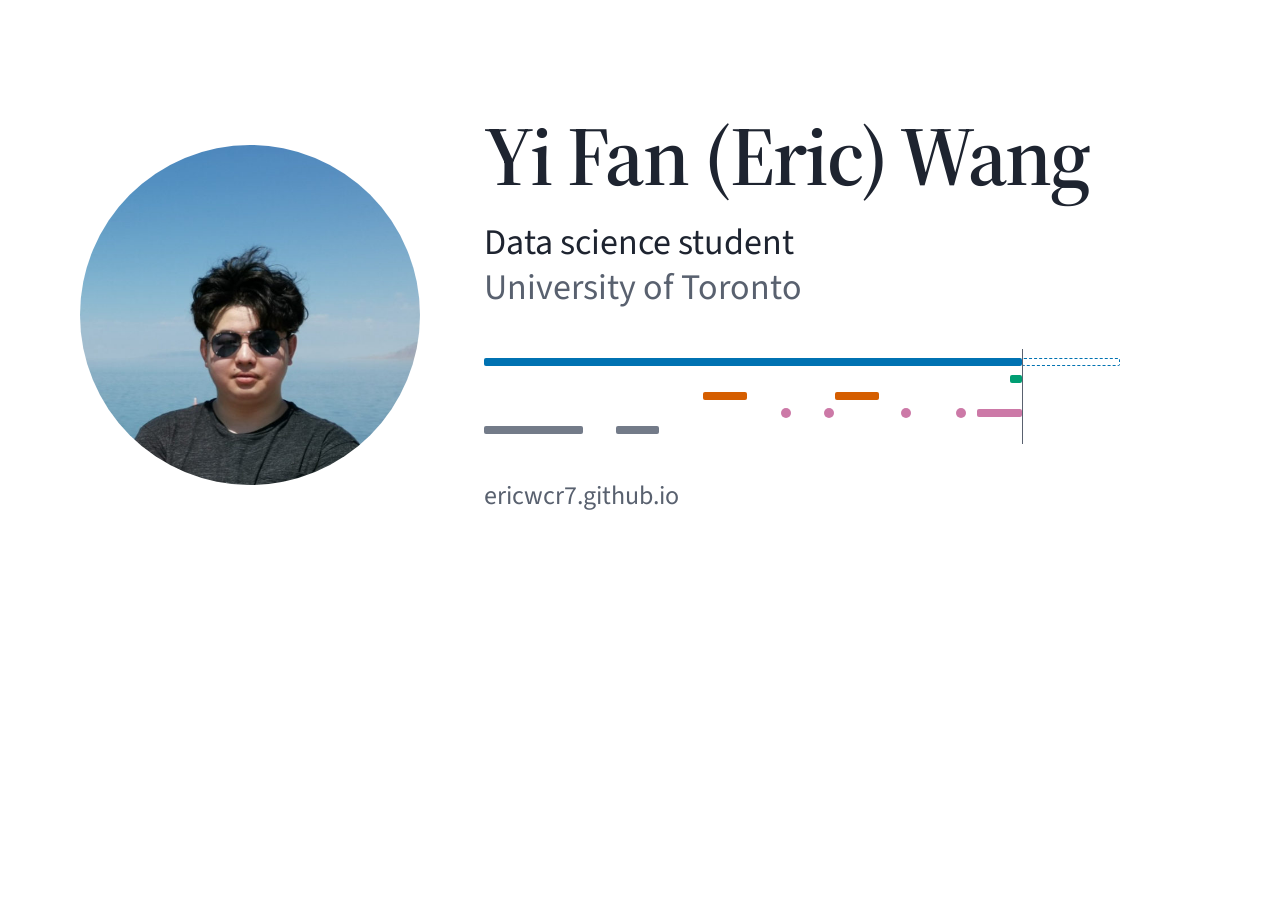
==== scripts/og-card.html @ 29fe4a48 "Build personal website for GitHub Pages Add a static single-page site with no build step and no Java" ====
<!doctype html>
<html lang="en">
<head>
  <meta charset="utf-8">
  <meta name="robots" content="noindex">
  <link rel="canonical" href="https://ericwcr7.github.io/">
  <title>Share image source</title>
  <!-- Source for assets/og-image.png. Capture at a 1200x630 viewport, device scale 1, light theme (see README). -->
  <link rel="stylesheet" href="https://fonts.googleapis.com/css2?family=Source+Sans+3:wght@400;600&amp;family=Source+Serif+4:opsz,wght@8..60,600&amp;display=swap">
  <link rel="stylesheet" href="../assets/site.css">
  <style>
    :root {
      color-scheme: light;
    }

    html,
    body {
      width: 1200px;
      height: 630px;
      overflow: hidden;
      background: var(--paper);
    }

    .card {
      display: grid;
      grid-template-columns: 340px minmax(0, 1fr);
      column-gap: 64px;
      align-items: center;
      height: 100%;
      padding: 0 80px;
    }

    .card .portrait {
      width: 340px;
    }

    .card h1 {
      font-family: var(--serif);
      font-size: 84px;
      font-weight: 600;
      line-height: 1;
      letter-spacing: -0.02em;
      white-space: nowrap;
    }

    .card .role {
      margin-top: 22px;
      font-size: 36px;
      line-height: 1.25;
    }

    .card .role span {
      display: block;
      color: var(--muted);
    }

    /* The site's timeline, condensed to one row per category. */
    .strip {
      position: relative;
      margin-top: 44px;
    }

    .strip .row {
      height: 17px;
    }

    .strip .tl-track {
      display: block;
      height: 100%;
    }

    .strip .tl-track::before {
      display: none;
    }

    .strip .tl-bar {
      height: 8px;
    }

    .strip .tl-dot {
      width: 10px;
      height: 10px;
    }

    .strip-asof {
      position: absolute;
      top: -5px;
      bottom: -5px;
      left: calc(var(--asof) / var(--span) * 100%);
      border-left: 1.5px solid var(--muted);
    }

    .card .url {
      margin-top: 36px;
      color: var(--muted);
      font-size: 26px;
    }
  </style>
</head>
<body>
  <main class="card">
    <img class="portrait" src="../assets/portrait.jpg" width="600" height="600" alt="">
    <div>
      <h1>Yi Fan (Eric) Wang</h1>
      <p class="role">Data science student<span>University of Toronto</span></p>
      <div class="strip" aria-hidden="true">
        <div class="row cat-study"><span class="tl-track"><span class="tl-bar" style="--start: 0; --end: var(--asof)"></span><span class="tl-bar is-expected" style="--start: var(--asof); --end: 58"></span></span></div>
        <div class="row cat-research"><span class="tl-track"><span class="tl-bar is-ongoing" style="--start: 48"></span></span></div>
        <div class="row cat-work"><span class="tl-track"><span class="tl-bar" style="--start: 20; --end: 24"></span><span class="tl-bar" style="--start: 32; --end: 36"></span></span></div>
        <div class="row cat-projects"><span class="tl-track"><span class="tl-dot" style="--at: 27.5"></span><span class="tl-dot" style="--at: 31.5"></span><span class="tl-dot" style="--at: 38.5"></span><span class="tl-dot" style="--at: 43.5"></span><span class="tl-bar is-ongoing" style="--start: 45"></span></span></div>
        <div class="row cat-activities"><span class="tl-track"><span class="tl-bar" style="--start: 0; --end: 9"></span><span class="tl-bar" style="--start: 12; --end: 16"></span></span></div>
        <span class="strip-asof"></span>
      </div>
      <p class="url">ericwcr7.github.io</p>
    </div>
  </main>
</body>
</html>
---- assets/site.css ----
/*
  Yi Fan (Eric) Wang, personal site.
  Color encodes category only (study, research, work, projects, activities);
  everything else is ink on paper.
*/

/* Local fallbacks scaled to the web fonts' widths, so text does not reflow when they load. */
@font-face {
  font-family: "Source Sans 3 Fallback";
  src: local("Arial"), local("ArialMT");
  font-weight: 400;
  size-adjust: 92.9%;
}

@font-face {
  font-family: "Source Sans 3 Fallback";
  src: local("Arial Bold"), local("Arial-BoldMT");
  font-weight: 600 700;
  size-adjust: 89.1%;
}

@font-face {
  font-family: "Source Serif 4 Fallback";
  src: local("Georgia Bold"), local("Georgia-Bold");
  font-weight: 600 700;
  size-adjust: 79.2%;
}

:root {
  color-scheme: light dark;

  --paper: #ffffff;
  --ink: #1e2430;
  --muted: #59616f;
  --rule: #d5dae1;
  --grid: #e8ebef;

  --c-study: #0072b2;
  --c-research: #009e73;
  --c-work: #d55e00;
  --c-projects: #cc79a7;
  --c-activities: #737b89;

  --serif: "Source Serif 4", "Source Serif 4 Fallback", Georgia, "Times New Roman", serif;
  --sans: "Source Sans 3", "Source Sans 3 Fallback", system-ui, -apple-system, "Segoe UI", Roboto, Arial, sans-serif;

  --s-1: 0.25rem;
  --s-2: 0.5rem;
  --s-3: 0.75rem;
  --s-4: 1rem;
  --s-5: 1.5rem;
  --s-6: 2rem;
  --s-7: 3rem;
  --s-8: 4rem;
  --s-9: 6rem;

  --page: 72rem;
  --gutter: 1rem;
  --rail: 13rem; /* metadata rail, also the chart's label column */
  --gap: 2rem;
  --measure: 36rem; /* about 70 characters of body text */
  --header-h: 3.5rem;

  /* Chart axis: months since Sep 2022. --span ends with Jun 2027; --asof is Oct 3, 2026
     and must change together with the "Oct 2026" labels in index.html. */
  --span: 58;
  --asof: 49.1;
}

@media (prefers-color-scheme: dark) {
  :root {
    --paper: #161a21;
    --ink: #e6e9ef;
    --muted: #a3abb8;
    --rule: #2e3541;
    --grid: #232933;
    --c-study: #56b4e9;
    --c-activities: #6e7686;
  }
}

@media (min-width: 48rem) {
  :root {
    --gutter: 2rem;
  }
}

@media (max-width: 39.99rem) {
  :root {
    --rail: 7rem;
    --gap: 1rem;
  }
}

.cat-study { --cat: var(--c-study); }
.cat-research { --cat: var(--c-research); }
.cat-work { --cat: var(--c-work); }
.cat-projects { --cat: var(--c-projects); }
.cat-activities { --cat: var(--c-activities); }

/* Base */

*,
*::before,
*::after {
  box-sizing: border-box;
}

html {
  -webkit-text-size-adjust: 100%;
  text-size-adjust: 100%;
}

body {
  margin: 0;
  background: var(--paper);
  color: var(--ink);
  font-family: var(--sans);
  font-size: 1.125rem;
  line-height: 1.6;
  font-kerning: normal;
}

h1,
h2,
h3,
p,
ul,
dl,
dd,
figure {
  margin: 0;
}

h1,
h2,
h3 {
  text-wrap: balance;
}

p,
li,
dd {
  text-wrap: pretty;
}

ul {
  padding: 0;
}

[role="list"] {
  list-style: none;
}

a {
  color: inherit;
  text-decoration-line: underline;
  text-decoration-thickness: 1px;
  text-underline-offset: 0.2em;
  text-decoration-color: color-mix(in srgb, currentColor 45%, transparent);
}

a:hover {
  text-decoration-color: currentColor;
  text-decoration-thickness: 2px;
}

:focus-visible {
  outline: 2px solid var(--ink);
  outline-offset: 3px;
  border-radius: 2px;
}

main:focus {
  outline: none;
}

abbr[title] {
  text-decoration: underline dotted;
  text-underline-offset: 0.2em;
  cursor: help;
}

time {
  white-space: nowrap;
}

sub {
  position: relative;
  bottom: -0.25em;
  font-size: 0.7em;
  line-height: 0;
  vertical-align: baseline;
}

.nowrap {
  white-space: nowrap;
}

.sr-only {
  position: absolute;
  width: 1px;
  height: 1px;
  margin: -1px;
  padding: 0;
  overflow: hidden;
  clip-path: inset(50%);
  white-space: nowrap;
  border: 0;
}

.skip-link {
  position: absolute;
  top: var(--s-2);
  left: var(--gutter);
  z-index: 100;
  padding: var(--s-2) var(--s-4);
  background: var(--ink);
  color: var(--paper);
  font-weight: 600;
  text-decoration: none;
  translate: 0 -200%;
}

.skip-link:focus {
  translate: none;
}

.wrap {
  max-width: var(--page);
  margin-inline: auto;
  padding-inline: var(--gutter);
}

/* Header */

.site-header {
  background: var(--paper);
  border-bottom: 1px solid var(--rule);
}

.header-inner {
  display: flex;
  flex-wrap: wrap;
  align-items: center;
  justify-content: space-between;
  column-gap: var(--s-6);
  min-height: var(--header-h);
  padding-block: var(--s-2);
}

.site-name {
  font-family: var(--serif);
  font-size: 1.125rem;
  font-weight: 600;
  text-decoration: none;
}

.nav-list {
  display: flex;
  flex-wrap: wrap;
  column-gap: var(--s-5);
}

.nav-list a {
  display: inline-block;
  padding-block: var(--s-1);
  color: var(--muted);
  font-size: 1rem;
  text-decoration: none;
}

.nav-list a:hover {
  color: var(--ink);
  text-decoration: underline;
}

.nav-list li:last-child a {
  color: var(--ink);
  font-weight: 600;
}

/* 52rem: the header measures about 50rem on one line, so it only sticks when it cannot wrap. */
@media (min-width: 52rem) and (min-height: 36rem) {
  html {
    scroll-padding-top: calc(var(--header-h) + var(--s-4));
  }

  .site-header {
    position: sticky;
    top: 0;
    z-index: 10;
  }
}

/* Hero */

.hero {
  display: grid;
  grid-template-columns: var(--rail) minmax(0, 1fr);
  column-gap: var(--gap);
  align-items: center;
  padding-top: var(--s-7);
}

/* The portrait sits in the rail column, directly above the chart's labels, cropped as a circle. */
.portrait {
  display: block;
  width: 100%;
  height: auto;
  aspect-ratio: 1;
  object-fit: cover;
  border-radius: 50%;
  background: var(--grid);
}

.hero h1 {
  font-family: var(--serif);
  font-size: clamp(2.5rem, 1.5rem + 4.5vw, 4.5rem);
  font-weight: 600;
  line-height: 1.05;
  letter-spacing: -0.02em;
}

.lede {
  max-width: 36rem;
  margin-top: var(--s-4);
  font-size: clamp(1.125rem, 1rem + 0.5vw, 1.3125rem);
  line-height: 1.5;
}

.hero-links {
  display: flex;
  flex-wrap: wrap;
  gap: 0 var(--s-5);
  margin-top: var(--s-4);
}

.hero-links a {
  display: inline-block;
  padding-block: var(--s-1);
  font-weight: 600;
}

/* Timeline chart */

.timeline {
  margin-top: var(--s-6);
}

.tl-plot {
  position: relative;
  padding-block: 1.5rem 1.75rem;
}

.tl-rows {
  position: relative;
  z-index: 1;
}

.tl-rows a {
  display: grid;
  grid-template-columns: var(--rail) minmax(0, 1fr);
  column-gap: var(--gap);
  align-items: center;
  min-height: 1.75rem;
  padding-block: 0.125rem;
  text-decoration: none;
}

.tl-label {
  font-size: 0.9375rem;
  line-height: 1.3;
  text-wrap: balance;
  text-decoration-line: underline;
  text-decoration-thickness: 1px;
  text-underline-offset: 0.2em;
  text-decoration-color: color-mix(in srgb, currentColor 30%, transparent);
}

.tl-rows a:hover .tl-label,
.tl-rows a:focus-visible .tl-label {
  text-decoration-color: currentColor;
}

.tl-track {
  position: relative;
  align-self: stretch;
}

/* A faint guide per row, as in a dot plot, so the eye can travel from label to mark. */
.tl-track::before {
  content: "";
  position: absolute;
  top: 50%;
  right: 0;
  left: 0;
  border-top: 1px solid var(--grid);
}

.tl-bar,
.tl-dot {
  position: absolute;
  top: 50%;
  background: var(--cat);
  print-color-adjust: exact;
}

.tl-bar {
  left: calc(var(--start) / var(--span) * 100%);
  width: calc((var(--end) - var(--start)) / var(--span) * 100%);
  height: 0.625rem;
  border-radius: 2px;
  translate: 0 -50%;
}

.tl-bar.is-expected {
  background: none;
  border: 1.5px dashed var(--cat);
}

/* Ongoing bars end exactly at the "as of" line; a minimum width grows leftward. */
.tl-bar.is-ongoing {
  right: calc((var(--span) - var(--asof)) / var(--span) * 100%);
  left: auto;
  width: max(0.375rem, calc((var(--asof) - var(--start)) / var(--span) * 100%));
}

.tl-dot {
  left: calc(var(--at) / var(--span) * 100%);
  width: 0.75rem;
  height: 0.75rem;
  border-radius: 50%;
  translate: -50% -50%;
}

.tl-axis {
  position: absolute;
  inset: 0 0 0 calc(var(--rail) + var(--gap));
  z-index: 0;
  pointer-events: none;
}

.tl-year,
.tl-asof {
  position: absolute;
  bottom: 1.75rem;
  border-left: 1px solid var(--grid);
}

.tl-year {
  top: 1.5rem;
  left: calc(var(--at) / var(--span) * 100%);
}

.tl-asof {
  top: 1.25rem;
  left: calc(var(--asof) / var(--span) * 100%);
  border-left-color: var(--muted);
}

.tl-year > span,
.tl-asof > span {
  position: absolute;
  color: var(--muted);
  font-size: 0.875rem;
  font-variant-numeric: tabular-nums;
  line-height: 1.25rem;
  white-space: nowrap;
  translate: -50% 0;
}

.tl-year > span {
  bottom: -1.5rem;
}

.tl-asof > span {
  top: -1.25rem;
}

figcaption {
  max-width: var(--measure);
  margin-top: var(--s-3);
  color: var(--muted);
  font-size: 0.9375rem;
}

.legend {
  display: flex;
  flex-wrap: wrap;
  gap: 0 var(--s-5);
  margin-bottom: var(--s-1);
  color: var(--ink);
}

.legend li::before,
.section:is(.cat-study, .cat-research, .cat-work, .cat-projects, .cat-activities) .section-title::before {
  content: "";
  display: inline-block;
  width: 1rem;
  height: 0.5rem;
  margin-right: 0.5rem;
  border-radius: 2px;
  background: var(--cat);
  vertical-align: 0.1em;
  print-color-adjust: exact;
}

@media (min-width: 48rem) {
  .section-title::before {
    margin-left: -1.5rem;
  }
}

@media (hover: hover) and (pointer: fine) {
  .tl-rows:has(a:hover) a:not(:hover) .tl-track {
    opacity: 0.35;
  }
}

.tl-rows:has(a:focus-visible) a:not(:focus-visible) .tl-track {
  opacity: 0.35;
}

/* Sections and entries */

.section {
  margin-top: var(--s-9);
}

.section-title {
  font-family: var(--serif);
  font-size: clamp(1.625rem, 1.3rem + 1vw, 2rem);
  font-weight: 600;
  line-height: 1.2;
  letter-spacing: -0.01em;
}

.entry {
  position: relative;
  display: grid;
  grid-template-columns: var(--rail) minmax(0, 1fr);
  grid-template-areas:
    "meta head"
    "meta body";
  column-gap: var(--gap);
  margin-top: var(--s-6);
}

/* Marks the entry reached from the chart; it sits in the gutter, so nothing shifts. */
.entry::before {
  content: "";
  position: absolute;
  top: 0.25rem;
  bottom: 0.25rem;
  left: calc(-1 * var(--s-3));
  width: 3px;
  border-radius: 2px;
}

.entry:target::before {
  background: var(--cat, var(--ink));
}

.entry-head {
  grid-area: head;
  max-width: var(--measure);
}

.entry-head h3 {
  font-size: 1.1875rem;
  font-weight: 600;
  line-height: 1.35;
}

.entry-org {
  color: var(--muted);
}

.entry-meta {
  grid-area: meta;
  padding-top: 0.125rem;
  color: var(--muted);
  font-size: 1rem;
  font-variant-numeric: tabular-nums;
  line-height: 1.5;
}

.rail-link {
  display: inline-block;
  padding-block: 0.125rem;
  color: var(--ink);
}

.entry-body {
  grid-area: body;
  max-width: var(--measure);
}

.points {
  margin-top: var(--s-3);
  padding-left: 1.15em;
}

.points li + li {
  margin-top: var(--s-2);
}

.points li::marker {
  color: var(--muted);
}

.note {
  margin-top: var(--s-1);
  color: var(--muted);
  font-size: 1rem;
}

.entry-body > p:first-child {
  margin-top: var(--s-3);
}

.project-title {
  font-weight: 600;
}

.courses {
  width: 100%;
  max-width: 34rem;
  margin-top: var(--s-5);
  border-collapse: collapse;
  font-variant-numeric: tabular-nums;
}

.courses caption {
  margin-bottom: var(--s-2);
  font-weight: 600;
  text-align: left;
}

.courses th,
.courses td {
  padding: 0.5rem 0;
  border-bottom: 1px solid var(--rule);
  text-align: left;
  vertical-align: baseline;
}

.courses thead th {
  color: var(--muted);
  font-size: 0.9375rem;
  font-weight: 400;
}

.courses tbody th {
  padding-right: var(--s-5);
  font-weight: 600;
  white-space: nowrap;
}

.courses td:last-child,
.courses thead th:last-child {
  padding-left: var(--s-4);
  text-align: right;
}

.pairs {
  margin-top: var(--s-5);
}

.pairs > div {
  display: grid;
  grid-template-columns: var(--rail) minmax(0, 1fr);
  column-gap: var(--gap);
  padding-block: var(--s-2);
}

.pairs dt {
  padding-top: 0.0625rem;
  color: var(--muted);
  font-size: 1rem;
}

.pairs dd {
  grid-column: 2;
  max-width: var(--measure);
}

.pairs dd + dd {
  margin-top: var(--s-1);
}

.contact-lede {
  margin-top: var(--s-4);
}

/* Footer */

.site-footer {
  margin-top: var(--s-9);
  border-top: 1px solid var(--rule);
}

.footer-inner {
  display: flex;
  flex-wrap: wrap;
  justify-content: space-between;
  gap: var(--s-2) var(--s-5);
  padding-block: var(--s-6);
  color: var(--muted);
  font-size: 0.9375rem;
}

/* Small screens */

@media (max-width: 39.99rem) {
  .hero {
    grid-template-columns: minmax(0, 1fr);
    row-gap: var(--s-5);
    padding-top: var(--s-6);
  }

  .portrait {
    width: 7rem;
  }

  .tl-label {
    font-size: 0.875rem;
  }

  .section {
    margin-top: var(--s-8);
  }

  .entry {
    grid-template-columns: minmax(0, 1fr);
    grid-template-areas:
      "head"
      "meta"
      "body";
  }

  .entry-meta {
    display: flex;
    flex-wrap: wrap;
    align-items: center;
    column-gap: var(--s-4);
    margin-top: var(--s-1);
  }

  .pairs > div {
    grid-template-columns: minmax(0, 1fr);
  }

  .pairs dd {
    grid-column: 1;
  }
}

/* Touch screens get 44px targets. */

@media (pointer: coarse) {
  .tl-rows a {
    min-height: 2.75rem;
  }

  .nav-list a,
  .hero-links a,
  .rail-link,
  .footer-inner a {
    display: inline-flex;
    align-items: center;
    min-block-size: 2.75rem;
  }
}

@media (prefers-reduced-motion: no-preference) {
  html {
    scroll-behavior: smooth;
  }

  .tl-track {
    transition: opacity 0.15s ease;
  }
}

@media (forced-colors: active) {
  .tl-bar,
  .tl-dot,
  .legend li::before,
  .section-title::before,
  .entry:target::before {
    forced-color-adjust: none;
    background: CanvasText;
  }

  .tl-bar.is-expected {
    background: none;
    border-color: CanvasText;
  }
}
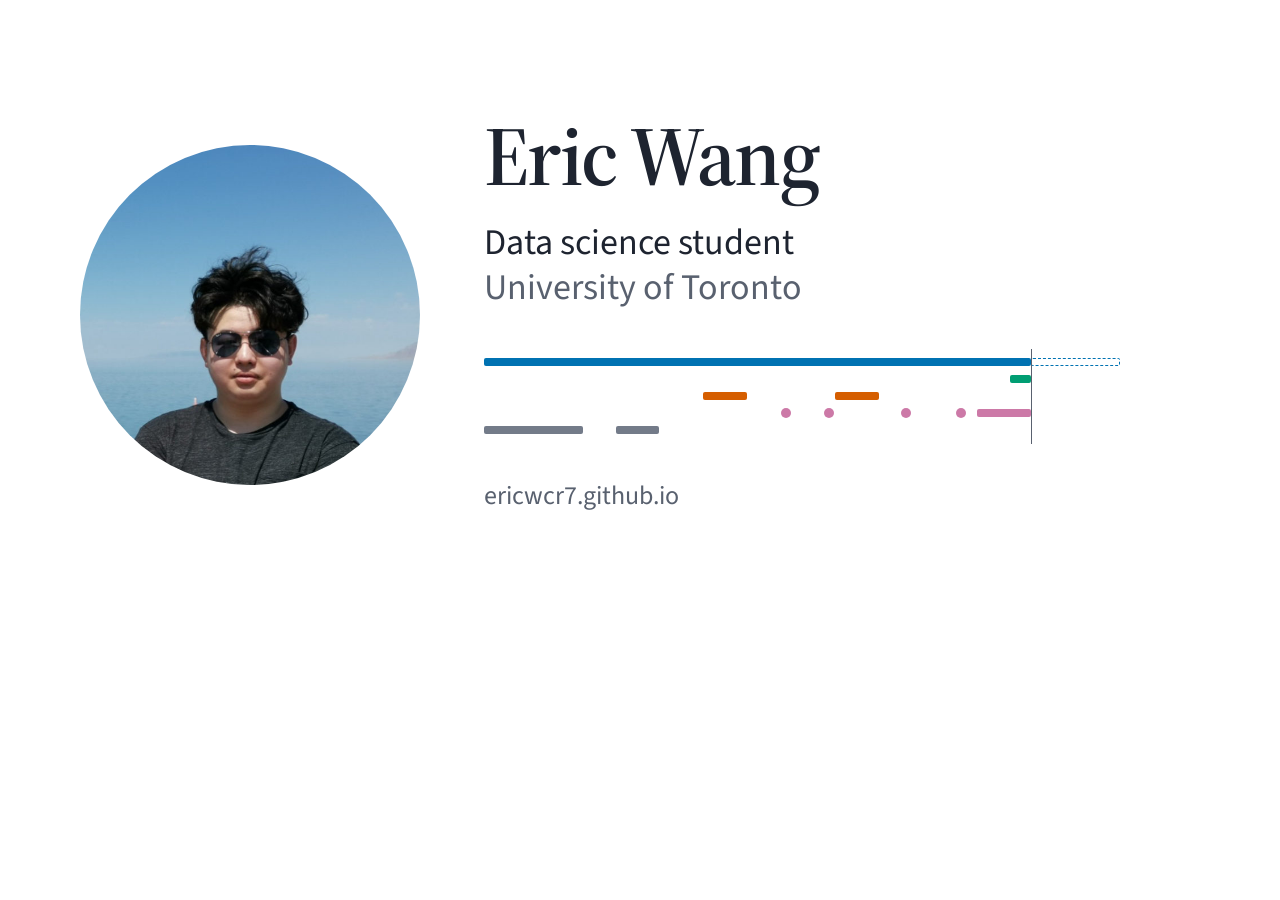
==== commit 57ce52e0: "Sync site and web CV with updated career records Use the name Eric Wang and the wording and style of" ====
--- a/scripts/og-card.html
+++ b/scripts/og-card.html
@@ -101,7 +101,7 @@
   <main class="card">
     <img class="portrait" src="../assets/portrait.jpg" width="600" height="600" alt="">
     <div>
-      <h1>Yi Fan (Eric) Wang</h1>
+      <h1>Eric Wang</h1>
       <p class="role">Data science student<span>University of Toronto</span></p>
       <div class="strip" aria-hidden="true">
         <div class="row cat-study"><span class="tl-track"><span class="tl-bar" style="--start: 0; --end: var(--asof)"></span><span class="tl-bar is-expected" style="--start: var(--asof); --end: 58"></span></span></div>
--- a/assets/site.css
+++ b/assets/site.css
@@ -61,10 +61,10 @@
   --measure: 36rem; /* about 70 characters of body text */
   --header-h: 3.5rem;
 
-  /* Chart axis: months since Sep 2022. --span ends with Jun 2027; --asof is Oct 3, 2026
+  /* Chart axis: months since Sep 2022. --span ends with Jun 2027; --asof is Oct 29, 2026
      and must change together with the "Oct 2026" labels in index.html. */
   --span: 58;
-  --asof: 49.1;
+  --asof: 49.9;
 }
 
 @media (prefers-color-scheme: dark) {
@@ -280,8 +280,8 @@
   font-weight: 600;
 }
 
-/* 52rem: the header measures about 50rem on one line, so it only sticks when it cannot wrap. */
-@media (min-width: 52rem) and (min-height: 36rem) {
+/* 56rem: the header measures about 54rem on one line, so it only sticks when it cannot wrap. */
+@media (min-width: 56rem) and (min-height: 36rem) {
   html {
     scroll-padding-top: calc(var(--header-h) + var(--s-4));
   }
@@ -536,6 +536,13 @@
   letter-spacing: -0.01em;
 }
 
+/* About prose sits in the content column, beside the rail, like entry bodies. */
+.about {
+  max-width: var(--measure);
+  margin-top: var(--s-5);
+  margin-left: calc(var(--rail) + var(--gap));
+}
+
 .entry {
   position: relative;
   display: grid;
@@ -610,18 +617,8 @@
   color: var(--muted);
 }
 
-.note {
-  margin-top: var(--s-1);
-  color: var(--muted);
-  font-size: 1rem;
-}
-
 .entry-body > p:first-child {
   margin-top: var(--s-3);
-}
-
-.project-title {
-  font-weight: 600;
 }
 
 .courses {
@@ -732,6 +729,10 @@
     margin-top: var(--s-8);
   }
 
+  .about {
+    margin-left: 0;
+  }
+
   .entry {
     grid-template-columns: minmax(0, 1fr);
     grid-template-areas:
